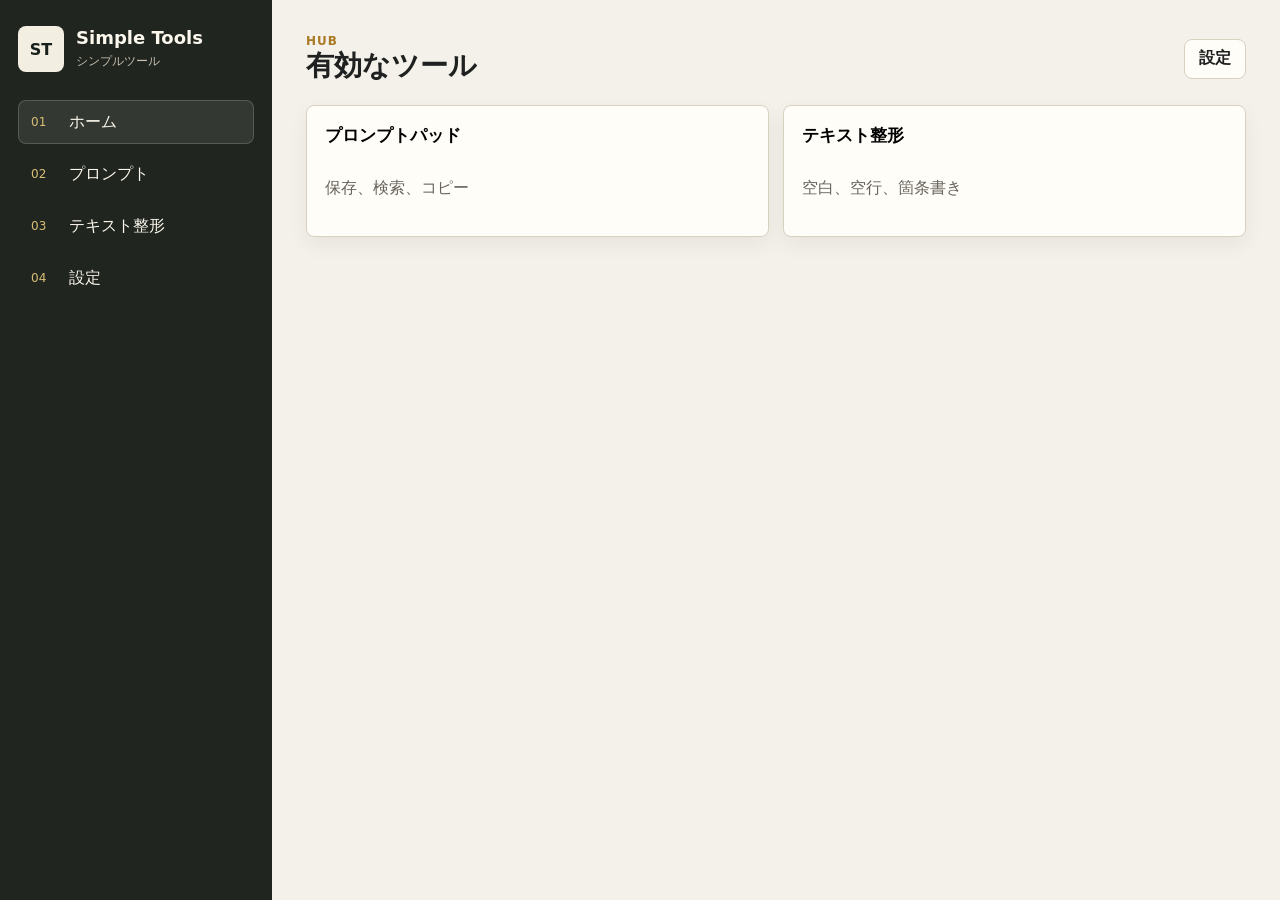
==== index.html @ 973a19f5 "Add files via upload" ====
<!doctype html>
<html lang="ja">
  <head>
    <meta charset="utf-8">
    <meta name="viewport" content="width=device-width, initial-scale=1">
    <title>Simple Tools | シンプルツール</title>
    <link rel="stylesheet" href="styles.css">
  </head>
  <body>
    <div class="app-shell">
      <aside class="sidebar" aria-label="シンプルツールのナビゲーション">
        <div class="brand">
          <span class="brand-mark" aria-hidden="true">ST</span>
          <div>
            <h1>Simple Tools</h1>
            <p>シンプルツール</p>
          </div>
        </div>

        <nav class="nav-list" aria-label="メイン">
          <button class="nav-item is-active" type="button" data-view="home">
            <span aria-hidden="true">01</span>
            ホーム
          </button>
          <button class="nav-item" type="button" data-view="promptPad">
            <span aria-hidden="true">02</span>
            プロンプト
          </button>
          <button class="nav-item" type="button" data-view="textCleaner">
            <span aria-hidden="true">03</span>
            テキスト整形
          </button>
          <button class="nav-item" type="button" data-view="settings">
            <span aria-hidden="true">04</span>
            設定
          </button>
        </nav>
      </aside>

      <main class="workspace">
        <section class="view is-visible" id="view-home" aria-labelledby="home-title">
          <div class="page-head">
            <div>
              <p class="eyebrow">Hub</p>
              <h2 id="home-title">有効なツール</h2>
            </div>
            <button class="secondary-button" type="button" data-view="settings">
              設定
            </button>
          </div>

          <div class="tool-grid" id="enabled-tools"></div>
        </section>

        <section class="view" id="view-settings" aria-labelledby="settings-title">
          <div class="page-head">
            <div>
              <p class="eyebrow">Hub</p>
              <h2 id="settings-title">ツール設定</h2>
            </div>
          </div>

          <div class="settings-list" id="tool-settings"></div>
        </section>

        <section class="view" id="view-promptPad" aria-labelledby="prompt-title">
          <div class="page-head">
            <div>
              <p class="eyebrow">Tool</p>
              <h2 id="prompt-title">プロンプトパッド</h2>
            </div>
            <button class="primary-button" type="button" id="new-prompt-button">
              新規
            </button>
          </div>

          <div class="prompt-layout">
            <section class="prompt-list-pane" aria-label="保存済みプロンプト">
              <label class="field-label" for="prompt-search">検索</label>
              <input id="prompt-search" class="text-field" type="search" placeholder="タイトル、タグ、本文">
              <div class="prompt-list" id="prompt-list"></div>
            </section>

            <section class="prompt-editor" aria-label="プロンプト編集">
              <form id="prompt-form">
                <input type="hidden" id="prompt-id">

                <label class="field-label" for="prompt-title-field">タイトル</label>
                <input id="prompt-title-field" class="text-field" type="text" placeholder="週次レビュー用プロンプト">

                <label class="field-label" for="prompt-tags-field">タグ</label>
                <input id="prompt-tags-field" class="text-field" type="text" placeholder="codex, レビュー">
                <div class="tag-picker" id="tag-picker" aria-label="登録済みタグ"></div>

                <label class="field-label" for="prompt-body-field">本文</label>
                <textarea id="prompt-body-field" class="text-area" placeholder="ここにプロンプトを書く"></textarea>

                <div class="editor-actions">
                  <button class="primary-button" type="submit">保存</button>
                  <button class="secondary-button" type="button" id="copy-prompt-button">コピー</button>
                  <button class="danger-button" type="button" id="delete-prompt-button">削除</button>
                </div>
              </form>
              <p class="status-line" id="status-line" role="status"></p>
            </section>
          </div>
        </section>

        <section class="view" id="view-textCleaner" aria-labelledby="text-cleaner-title">
          <div class="page-head">
            <div>
              <p class="eyebrow">Tool</p>
              <h2 id="text-cleaner-title">テキスト整形</h2>
            </div>
            <button class="secondary-button" type="button" id="clear-text-button">
              クリア
            </button>
          </div>

          <div class="cleaner-layout">
            <section class="cleaner-panel" aria-label="整形前テキスト">
              <label class="field-label" for="text-cleaner-input">入力</label>
              <textarea id="text-cleaner-input" class="text-area cleaner-area" placeholder="整えたいテキストを貼り付ける"></textarea>

              <div class="cleaner-actions" aria-label="整形アクション">
                <button class="secondary-button" type="button" data-cleaner-action="trimLines">行の前後を削る</button>
                <button class="secondary-button" type="button" data-cleaner-action="normalizeSpaces">空白を整える</button>
                <button class="secondary-button" type="button" data-cleaner-action="removeBlankLines">空行を削除</button>
                <button class="secondary-button" type="button" data-cleaner-action="toBullets">箇条書き化</button>
              </div>
            </section>

            <section class="cleaner-panel" aria-label="整形後テキスト">
              <div class="output-head">
                <label class="field-label" for="text-cleaner-output">出力</label>
                <button class="primary-button compact-button" type="button" id="copy-cleaner-output-button">コピー</button>
              </div>
              <textarea id="text-cleaner-output" class="text-area cleaner-area" placeholder="整形結果がここに表示されます"></textarea>

              <div class="stats-grid" aria-label="テキスト情報">
                <div class="stat-card">
                  <span>文字数</span>
                  <strong id="text-stat-chars">0</strong>
                </div>
                <div class="stat-card">
                  <span>行数</span>
                  <strong id="text-stat-lines">0</strong>
                </div>
              </div>
              <p class="status-line" id="text-cleaner-status" role="status"></p>
            </section>
          </div>
        </section>
      </main>
    </div>

    <script src="app.js"></script>
  </body>
</html>
---- styles.css ----
:root {
  color-scheme: light;
  --bg: #f4f1ea;
  --panel: #fffdf8;
  --panel-soft: #f8f5ee;
  --panel-strong: #ece7da;
  --ink: #1e211f;
  --muted: #68645d;
  --quiet: #8a8478;
  --line: #d8d0c1;
  --line-strong: #bfb5a5;
  --accent: #116b5a;
  --accent-strong: #0a4f42;
  --accent-soft: #e3f0eb;
  --gold: #aa7a24;
  --danger: #b42318;
  --danger-soft: #fff0ee;
  --shadow: 0 18px 50px rgba(30, 33, 31, 0.08);
  --shadow-soft: 0 8px 20px rgba(30, 33, 31, 0.06);
}

* {
  box-sizing: border-box;
}

html,
body {
  min-height: 100%;
}

body {
  margin: 0;
  background: var(--bg);
  color: var(--ink);
  font-family: "Yu Gothic UI", "Meiryo", "Segoe UI", system-ui, sans-serif;
  letter-spacing: 0;
}

button,
input,
textarea {
  font: inherit;
}

button {
  cursor: pointer;
}

.app-shell {
  display: grid;
  min-height: 100vh;
  grid-template-columns: 272px minmax(0, 1fr);
}

.sidebar {
  display: flex;
  flex-direction: column;
  gap: 28px;
  padding: 26px 18px;
  background: #202520;
  color: #fbf7ec;
}

.brand {
  display: grid;
  grid-template-columns: 46px minmax(0, 1fr);
  gap: 12px;
  align-items: center;
}

.brand-mark {
  display: grid;
  width: 46px;
  height: 46px;
  place-items: center;
  border: 1px solid rgba(251, 247, 236, 0.22);
  border-radius: 8px;
  background: #f3eee2;
  color: #17201b;
  font-weight: 800;
}

.brand h1,
.brand p {
  margin: 0;
}

.brand h1 {
  font-size: 18px;
  line-height: 1.15;
}

.brand p {
  margin-top: 5px;
  color: #c9c0af;
  font-size: 12px;
}

.nav-list {
  display: grid;
  gap: 8px;
}

.nav-item {
  display: flex;
  align-items: center;
  gap: 12px;
  width: 100%;
  min-height: 44px;
  border: 1px solid transparent;
  border-radius: 8px;
  background: transparent;
  color: #fbf7ec;
  padding: 0 12px;
  text-align: left;
}

.nav-item span {
  display: inline-grid;
  min-width: 26px;
  color: #d6be75;
  font-size: 12px;
}

.nav-item:hover,
.nav-item.is-active {
  border-color: rgba(251, 247, 236, 0.18);
  background: rgba(251, 247, 236, 0.09);
}

.workspace {
  min-width: 0;
  padding: 34px;
}

.view {
  display: none;
}

.view.is-visible {
  display: block;
}

.page-head {
  display: flex;
  align-items: center;
  justify-content: space-between;
  gap: 18px;
  margin-bottom: 22px;
}

.page-head h2,
.page-head p {
  margin: 0;
}

.page-head h2 {
  font-size: 28px;
  line-height: 1.25;
}

.eyebrow {
  margin-bottom: 6px;
  color: var(--gold);
  font-size: 12px;
  font-weight: 800;
  letter-spacing: 0.08em;
  text-transform: uppercase;
}

.tool-grid {
  display: grid;
  grid-template-columns: repeat(auto-fit, minmax(230px, 1fr));
  gap: 14px;
}

.tool-tile,
.empty-state,
.settings-item,
.prompt-list-pane,
.prompt-editor {
  border: 1px solid var(--line);
  border-radius: 8px;
  background: var(--panel);
  box-shadow: var(--shadow-soft);
}

.tool-tile {
  display: grid;
  min-height: 132px;
  gap: 12px;
  padding: 18px;
  text-align: left;
  transition: border-color 150ms ease, box-shadow 150ms ease, transform 150ms ease;
}

.tool-tile:hover {
  border-color: var(--accent);
  box-shadow: var(--shadow);
  transform: translateY(-1px);
}

.tool-tile h3,
.tool-tile p {
  margin: 0;
}

.tool-tile h3 {
  font-size: 17px;
}

.tool-tile p {
  color: var(--muted);
  line-height: 1.55;
}

.empty-state {
  padding: 22px;
  color: var(--muted);
}

.settings-list {
  display: grid;
  gap: 12px;
  max-width: 760px;
}

.settings-item {
  display: grid;
  grid-template-columns: minmax(0, 1fr) auto;
  gap: 16px;
  align-items: center;
  padding: 16px;
}

.settings-item h3,
.settings-item p {
  margin: 0;
}

.settings-item h3 {
  font-size: 16px;
}

.settings-item p {
  margin-top: 5px;
  color: var(--muted);
  line-height: 1.5;
}

.toggle {
  position: relative;
  width: 50px;
  height: 28px;
}

.toggle input {
  position: absolute;
  opacity: 0;
}

.toggle-track {
  position: absolute;
  inset: 0;
  border-radius: 999px;
  background: #c7c0b2;
  transition: background 150ms ease;
}

.toggle-track::after {
  position: absolute;
  top: 4px;
  left: 4px;
  width: 20px;
  height: 20px;
  border-radius: 50%;
  background: #ffffff;
  box-shadow: 0 2px 6px rgba(0, 0, 0, 0.22);
  content: "";
  transition: transform 150ms ease;
}

.toggle input:checked + .toggle-track {
  background: var(--accent);
}

.toggle input:checked + .toggle-track::after {
  transform: translateX(22px);
}

.toggle input:disabled + .toggle-track {
  opacity: 0.44;
  cursor: not-allowed;
}

.prompt-layout {
  display: grid;
  grid-template-columns: minmax(250px, 348px) minmax(0, 1fr);
  gap: 16px;
}

.prompt-list-pane,
.prompt-editor,
.cleaner-panel {
  min-height: 580px;
  padding: 16px;
}

.field-label {
  display: block;
  margin: 0 0 7px;
  color: var(--muted);
  font-size: 13px;
  font-weight: 800;
}

.text-field,
.text-area {
  width: 100%;
  border: 1px solid var(--line);
  border-radius: 8px;
  background: #fffefb;
  color: var(--ink);
  outline: none;
}

.text-field {
  min-height: 43px;
  padding: 0 12px;
}

.text-area {
  min-height: 284px;
  resize: vertical;
  padding: 12px;
  line-height: 1.65;
}

.text-field::placeholder,
.text-area::placeholder {
  color: var(--quiet);
}

.text-field:focus,
.text-area:focus {
  border-color: var(--accent);
  box-shadow: 0 0 0 3px rgba(17, 107, 90, 0.14);
}

.tag-picker {
  display: flex;
  flex-wrap: wrap;
  gap: 8px;
  min-height: 30px;
  margin: 8px 0 3px;
}

.tag-chip {
  min-height: 28px;
  border: 1px solid var(--line);
  border-radius: 999px;
  background: var(--panel-soft);
  color: var(--muted);
  padding: 0 10px;
  font-size: 12px;
  font-weight: 700;
}

.tag-chip:hover,
.tag-chip.is-selected {
  border-color: var(--accent);
  background: var(--accent-soft);
  color: var(--accent-strong);
}

.tag-empty {
  color: var(--quiet);
  font-size: 12px;
  line-height: 28px;
}

.prompt-list {
  display: grid;
  gap: 8px;
  margin-top: 14px;
  max-height: 500px;
  overflow: auto;
}

.prompt-row {
  width: 100%;
  min-height: 70px;
  border: 1px solid var(--line);
  border-radius: 8px;
  background: var(--panel-soft);
  padding: 10px 12px;
  text-align: left;
  transition: border-color 150ms ease, background 150ms ease;
}

.prompt-row:hover,
.prompt-row.is-active {
  border-color: var(--accent);
  background: var(--accent-soft);
}

.prompt-row strong {
  display: block;
  overflow: hidden;
  text-overflow: ellipsis;
  white-space: nowrap;
}

.prompt-row span {
  display: block;
  margin-top: 6px;
  overflow: hidden;
  color: var(--muted);
  font-size: 13px;
  text-overflow: ellipsis;
  white-space: nowrap;
}

.prompt-editor form {
  display: grid;
  gap: 10px;
}

.editor-actions {
  display: flex;
  flex-wrap: wrap;
  gap: 10px;
  margin-top: 4px;
}

.primary-button,
.secondary-button,
.danger-button {
  min-height: 40px;
  border-radius: 8px;
  padding: 0 14px;
  font-weight: 800;
}

.primary-button {
  border: 1px solid var(--accent);
  background: var(--accent);
  color: #ffffff;
}

.primary-button:hover {
  background: var(--accent-strong);
}

.secondary-button {
  border: 1px solid var(--line);
  background: var(--panel);
  color: var(--ink);
}

.secondary-button:hover {
  border-color: var(--accent);
}

.danger-button {
  border: 1px solid rgba(180, 35, 24, 0.28);
  background: var(--danger-soft);
  color: var(--danger);
}

.danger-button:hover {
  border-color: var(--danger);
}

.status-line {
  min-height: 22px;
  margin: 14px 0 0;
  color: var(--muted);
  font-size: 13px;
}

.status-line.is-error {
  color: var(--danger);
}

.cleaner-layout {
  display: grid;
  grid-template-columns: minmax(0, 1fr) minmax(0, 1fr);
  gap: 16px;
}

.cleaner-panel {
  border: 1px solid var(--line);
  border-radius: 8px;
  background: var(--panel);
  box-shadow: var(--shadow-soft);
}

.cleaner-area {
  min-height: 360px;
}

.cleaner-actions {
  display: flex;
  flex-wrap: wrap;
  gap: 10px;
  margin-top: 12px;
}

.output-head {
  display: flex;
  align-items: center;
  justify-content: space-between;
  gap: 12px;
}

.compact-button {
  min-height: 34px;
  padding: 0 12px;
}

.stats-grid {
  display: grid;
  grid-template-columns: repeat(2, minmax(0, 1fr));
  gap: 10px;
  margin-top: 12px;
}

.stat-card {
  border: 1px solid var(--line);
  border-radius: 8px;
  background: var(--panel-soft);
  padding: 10px 12px;
}

.stat-card span {
  display: block;
  color: var(--muted);
  font-size: 12px;
  font-weight: 800;
}

.stat-card strong {
  display: block;
  margin-top: 4px;
  font-size: 20px;
}

@media (max-width: 880px) {
  .app-shell {
    grid-template-columns: 1fr;
  }

  .sidebar {
    position: sticky;
    top: 0;
    z-index: 2;
    gap: 14px;
    padding: 14px;
  }

  .nav-list {
    grid-template-columns: repeat(4, minmax(0, 1fr));
  }

  .nav-item {
    justify-content: center;
    padding: 0 8px;
  }

  .workspace {
    padding: 20px;
  }

  .prompt-layout,
  .cleaner-layout {
    grid-template-columns: 1fr;
  }

  .prompt-list-pane,
  .prompt-editor,
  .cleaner-panel {
    min-height: auto;
  }
}

@media (max-width: 560px) {
  .brand {
    grid-template-columns: 40px minmax(0, 1fr);
  }

  .brand-mark {
    width: 40px;
    height: 40px;
  }

  .nav-list {
    grid-template-columns: 1fr;
  }

  .nav-item {
    justify-content: flex-start;
  }

  .page-head {
    align-items: flex-start;
    flex-direction: column;
  }

  .page-head h2 {
    font-size: 24px;
  }
}
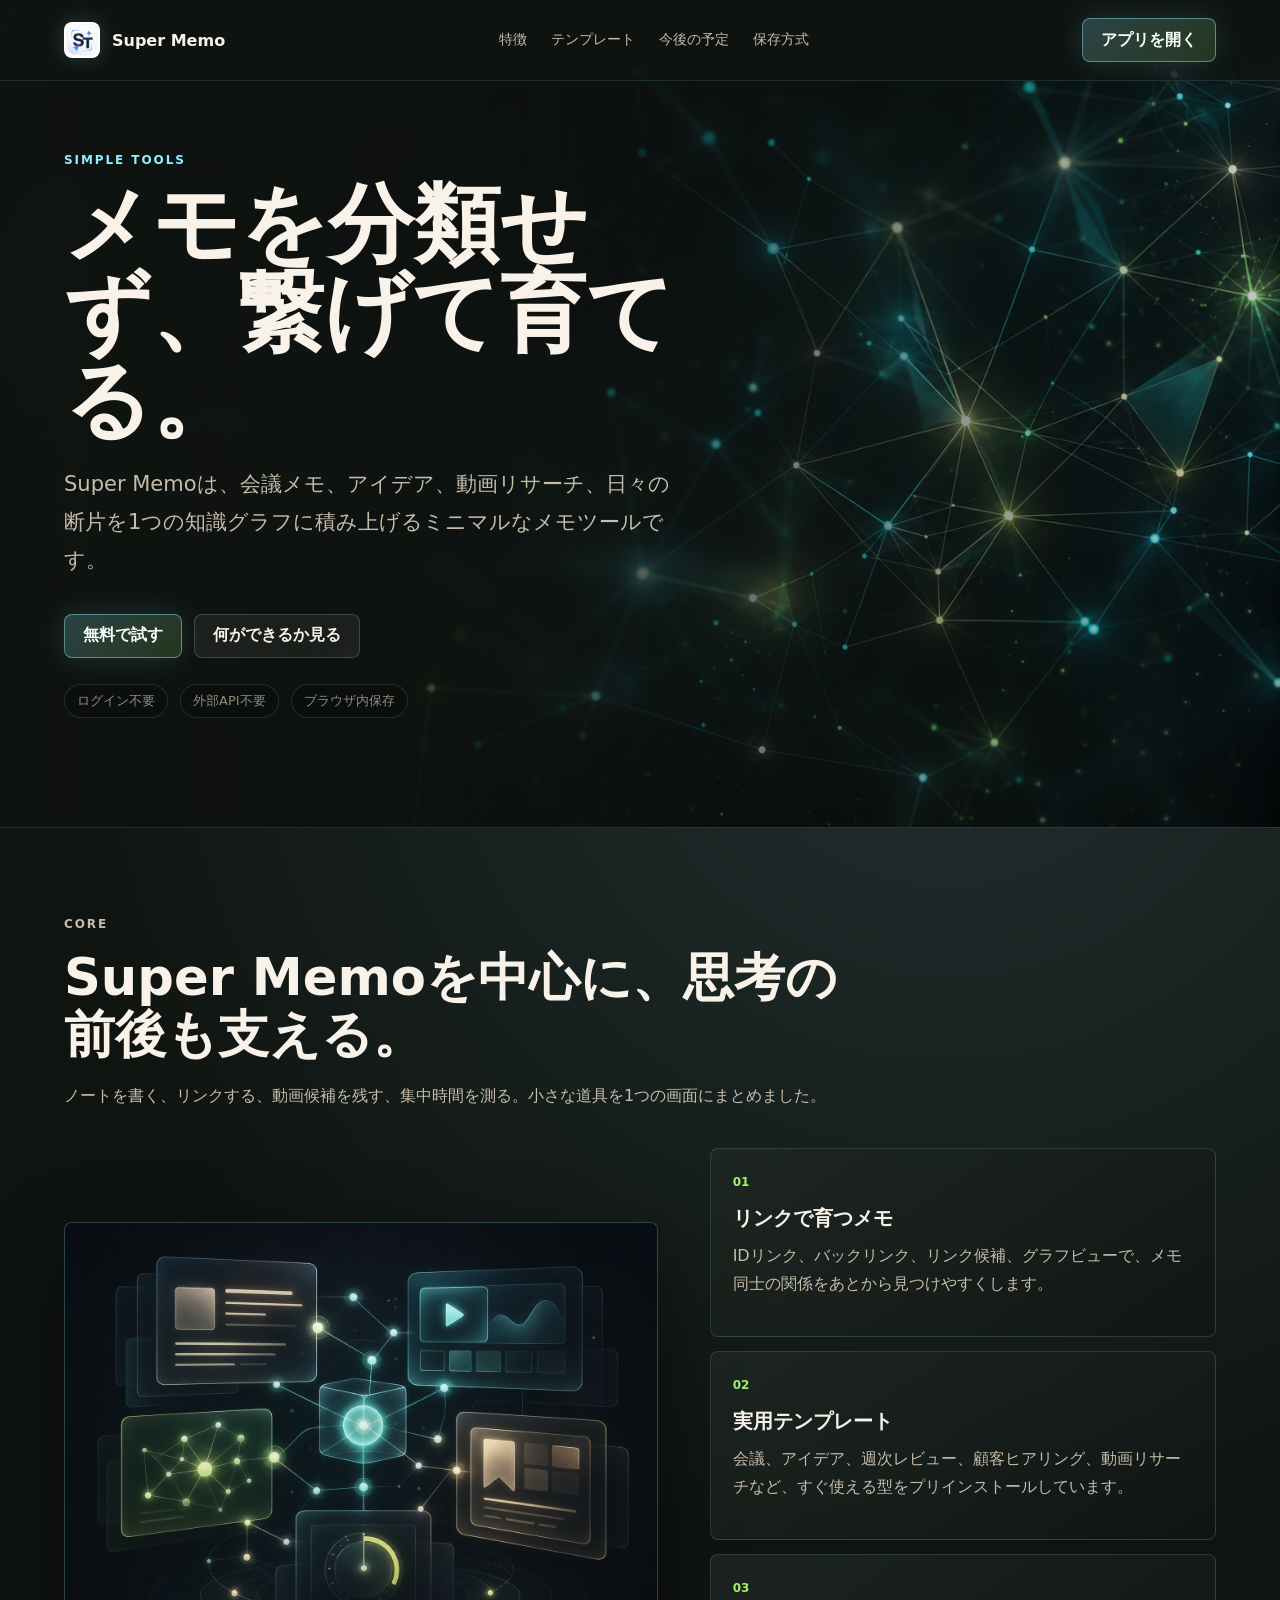
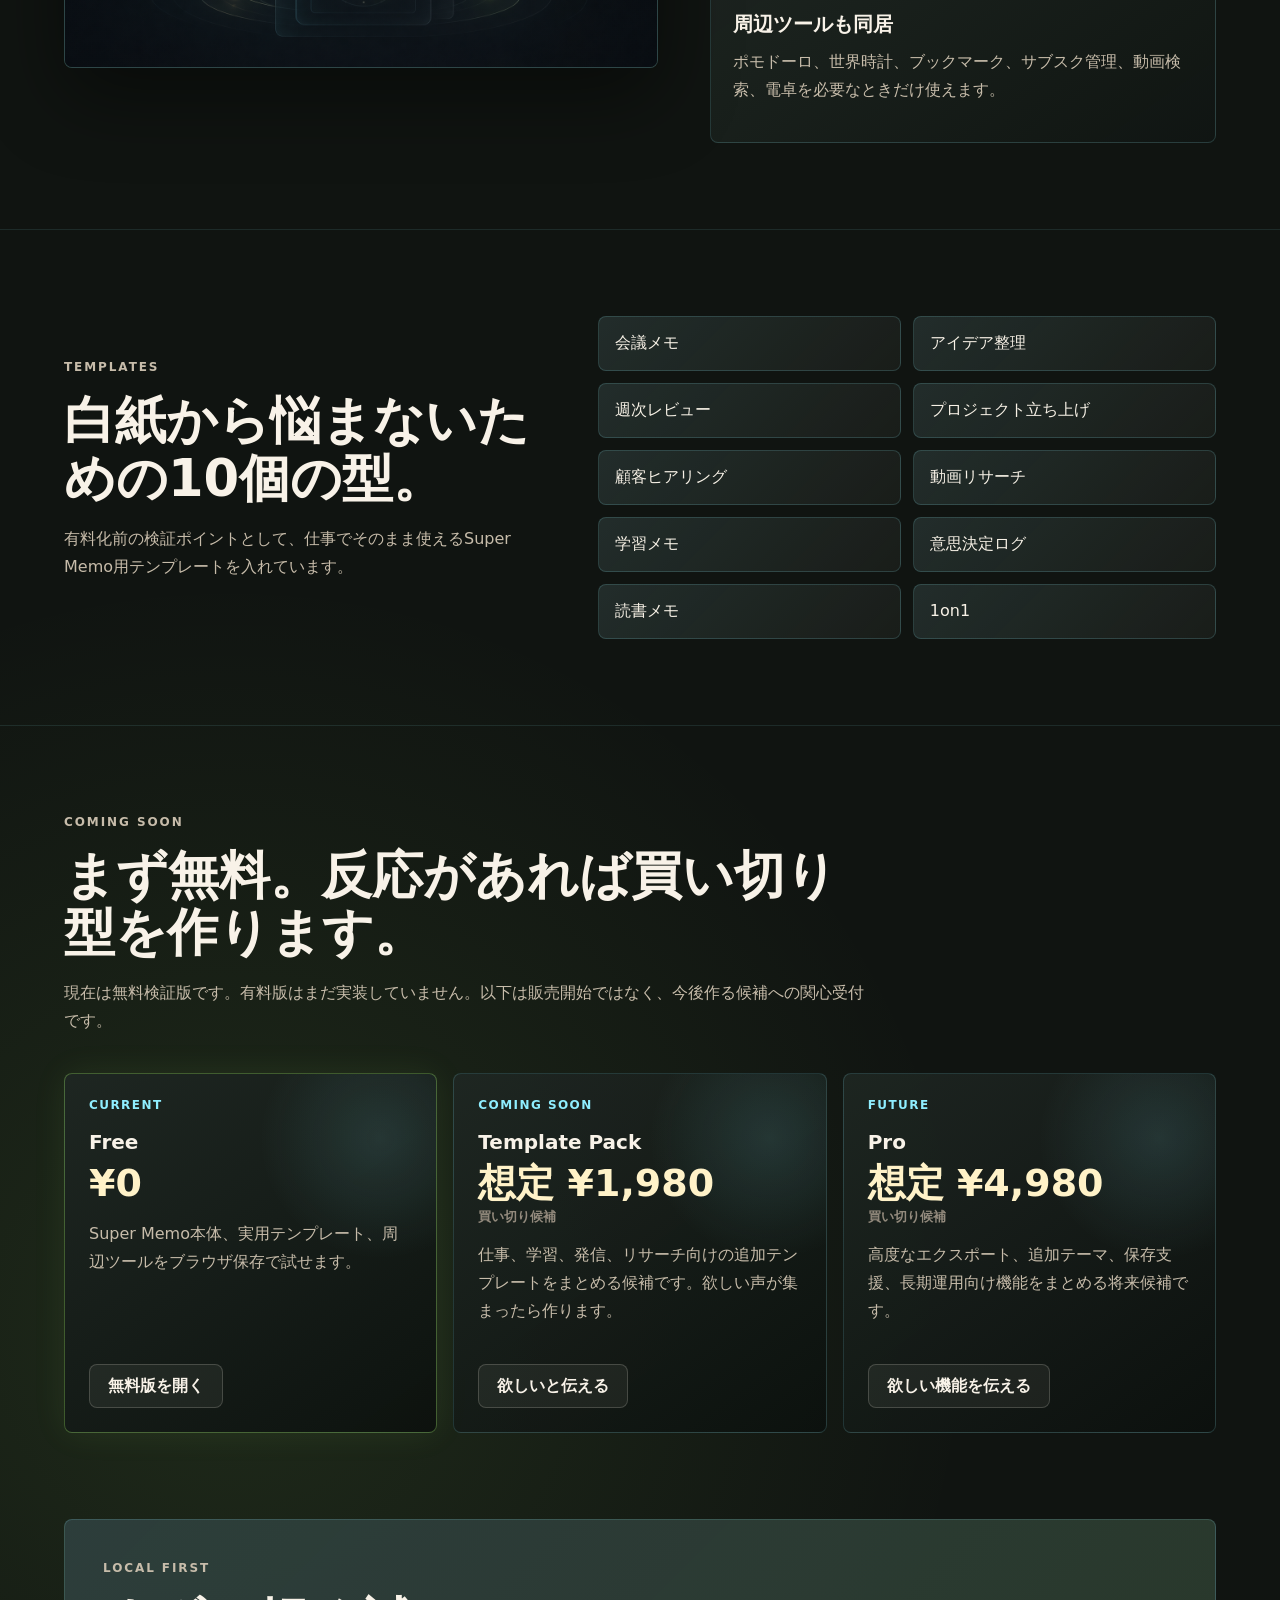
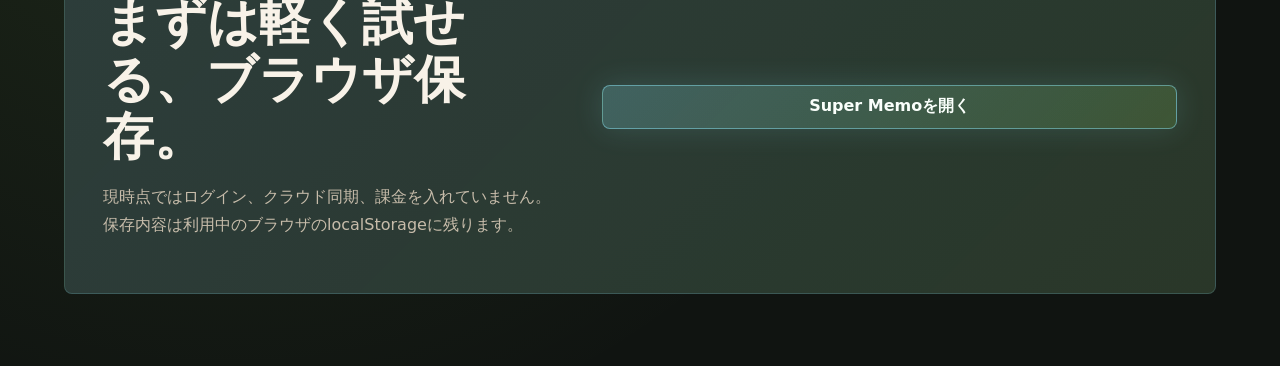
==== commit f82d7b99: "Update index.html" ====
--- a/index.html
+++ b/index.html
@@ -1,159 +1,15 @@
 <!doctype html>
 <html lang="ja">
-  <head>
-    <meta charset="utf-8">
-    <meta name="viewport" content="width=device-width, initial-scale=1">
-    <title>Simple Tools | シンプルツール</title>
-    <link rel="stylesheet" href="styles.css">
-  </head>
-  <body>
-    <div class="app-shell">
-      <aside class="sidebar" aria-label="シンプルツールのナビゲーション">
-        <div class="brand">
-          <span class="brand-mark" aria-hidden="true">ST</span>
-          <div>
-            <h1>Simple Tools</h1>
-            <p>シンプルツール</p>
-          </div>
-        </div>
-
-        <nav class="nav-list" aria-label="メイン">
-          <button class="nav-item is-active" type="button" data-view="home">
-            <span aria-hidden="true">01</span>
-            ホーム
-          </button>
-          <button class="nav-item" type="button" data-view="promptPad">
-            <span aria-hidden="true">02</span>
-            プロンプト
-          </button>
-          <button class="nav-item" type="button" data-view="textCleaner">
-            <span aria-hidden="true">03</span>
-            テキスト整形
-          </button>
-          <button class="nav-item" type="button" data-view="settings">
-            <span aria-hidden="true">04</span>
-            設定
-          </button>
-        </nav>
-      </aside>
-
-      <main class="workspace">
-        <section class="view is-visible" id="view-home" aria-labelledby="home-title">
-          <div class="page-head">
-            <div>
-              <p class="eyebrow">Hub</p>
-              <h2 id="home-title">有効なツール</h2>
-            </div>
-            <button class="secondary-button" type="button" data-view="settings">
-              設定
-            </button>
-          </div>
-
-          <div class="tool-grid" id="enabled-tools"></div>
-        </section>
-
-        <section class="view" id="view-settings" aria-labelledby="settings-title">
-          <div class="page-head">
-            <div>
-              <p class="eyebrow">Hub</p>
-              <h2 id="settings-title">ツール設定</h2>
-            </div>
-          </div>
-
-          <div class="settings-list" id="tool-settings"></div>
-        </section>
-
-        <section class="view" id="view-promptPad" aria-labelledby="prompt-title">
-          <div class="page-head">
-            <div>
-              <p class="eyebrow">Tool</p>
-              <h2 id="prompt-title">プロンプトパッド</h2>
-            </div>
-            <button class="primary-button" type="button" id="new-prompt-button">
-              新規
-            </button>
-          </div>
-
-          <div class="prompt-layout">
-            <section class="prompt-list-pane" aria-label="保存済みプロンプト">
-              <label class="field-label" for="prompt-search">検索</label>
-              <input id="prompt-search" class="text-field" type="search" placeholder="タイトル、タグ、本文">
-              <div class="prompt-list" id="prompt-list"></div>
-            </section>
-
-            <section class="prompt-editor" aria-label="プロンプト編集">
-              <form id="prompt-form">
-                <input type="hidden" id="prompt-id">
-
-                <label class="field-label" for="prompt-title-field">タイトル</label>
-                <input id="prompt-title-field" class="text-field" type="text" placeholder="週次レビュー用プロンプト">
-
-                <label class="field-label" for="prompt-tags-field">タグ</label>
-                <input id="prompt-tags-field" class="text-field" type="text" placeholder="codex, レビュー">
-                <div class="tag-picker" id="tag-picker" aria-label="登録済みタグ"></div>
-
-                <label class="field-label" for="prompt-body-field">本文</label>
-                <textarea id="prompt-body-field" class="text-area" placeholder="ここにプロンプトを書く"></textarea>
-
-                <div class="editor-actions">
-                  <button class="primary-button" type="submit">保存</button>
-                  <button class="secondary-button" type="button" id="copy-prompt-button">コピー</button>
-                  <button class="danger-button" type="button" id="delete-prompt-button">削除</button>
-                </div>
-              </form>
-              <p class="status-line" id="status-line" role="status"></p>
-            </section>
-          </div>
-        </section>
-
-        <section class="view" id="view-textCleaner" aria-labelledby="text-cleaner-title">
-          <div class="page-head">
-            <div>
-              <p class="eyebrow">Tool</p>
-              <h2 id="text-cleaner-title">テキスト整形</h2>
-            </div>
-            <button class="secondary-button" type="button" id="clear-text-button">
-              クリア
-            </button>
-          </div>
-
-          <div class="cleaner-layout">
-            <section class="cleaner-panel" aria-label="整形前テキスト">
-              <label class="field-label" for="text-cleaner-input">入力</label>
-              <textarea id="text-cleaner-input" class="text-area cleaner-area" placeholder="整えたいテキストを貼り付ける"></textarea>
-
-              <div class="cleaner-actions" aria-label="整形アクション">
-                <button class="secondary-button" type="button" data-cleaner-action="trimLines">行の前後を削る</button>
-                <button class="secondary-button" type="button" data-cleaner-action="normalizeSpaces">空白を整える</button>
-                <button class="secondary-button" type="button" data-cleaner-action="removeBlankLines">空行を削除</button>
-                <button class="secondary-button" type="button" data-cleaner-action="toBullets">箇条書き化</button>
-              </div>
-            </section>
-
-            <section class="cleaner-panel" aria-label="整形後テキスト">
-              <div class="output-head">
-                <label class="field-label" for="text-cleaner-output">出力</label>
-                <button class="primary-button compact-button" type="button" id="copy-cleaner-output-button">コピー</button>
-              </div>
-              <textarea id="text-cleaner-output" class="text-area cleaner-area" placeholder="整形結果がここに表示されます"></textarea>
-
-              <div class="stats-grid" aria-label="テキスト情報">
-                <div class="stat-card">
-                  <span>文字数</span>
-                  <strong id="text-stat-chars">0</strong>
-                </div>
-                <div class="stat-card">
-                  <span>行数</span>
-                  <strong id="text-stat-lines">0</strong>
-                </div>
-              </div>
-              <p class="status-line" id="text-cleaner-status" role="status"></p>
-            </section>
-          </div>
-        </section>
-      </main>
-    </div>
-
-    <script src="app.js"></script>
-  </body>
+<head>
+  <meta charset="utf-8">
+  <title>Simple Tools</title>
+  <meta http-equiv="refresh" content="0; url=./simple-tools-lp/">
+  <link rel="canonical" href="./simple-tools-lp/">
+  <script>
+    window.location.replace("./simple-tools-lp/");
+  </script>
+</head>
+<body>
+  <p><a href="./simple-tools-lp/">Simple Tools LPへ移動します</a></p>
+</body>
 </html>
